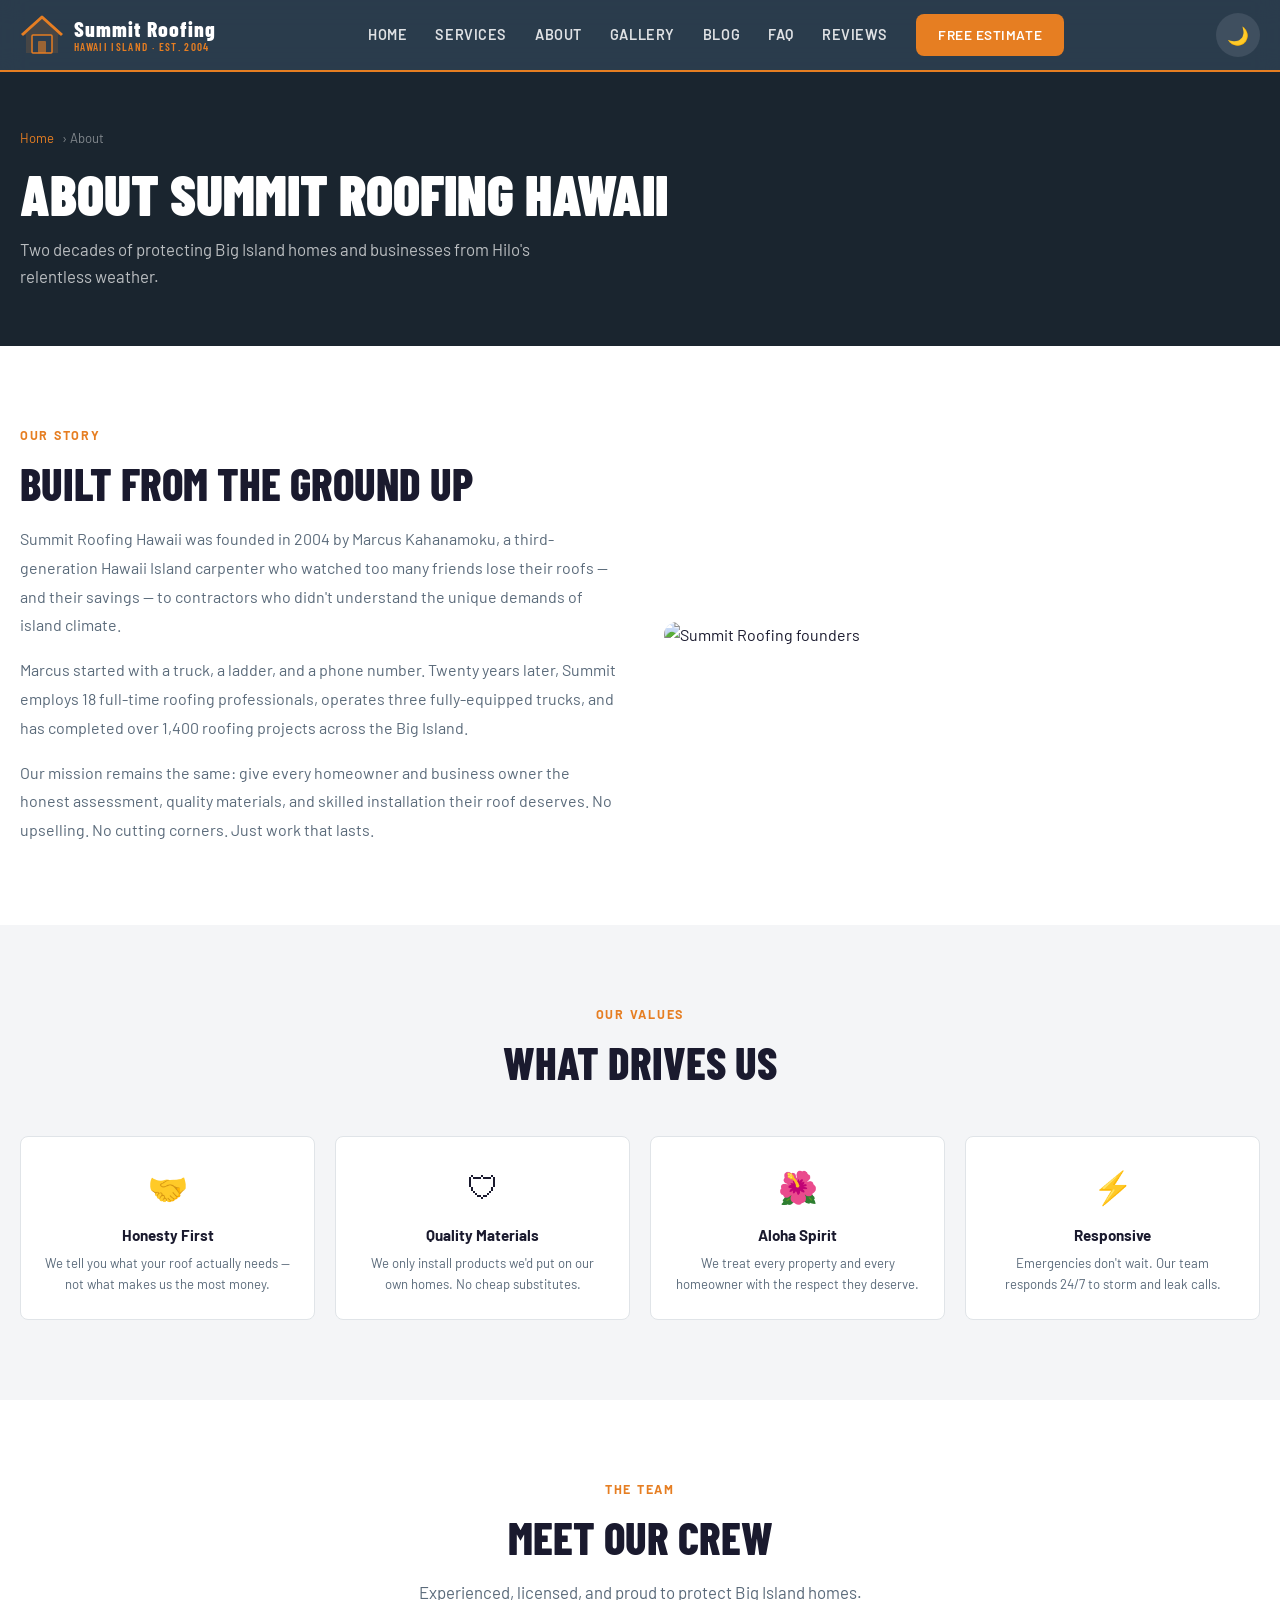
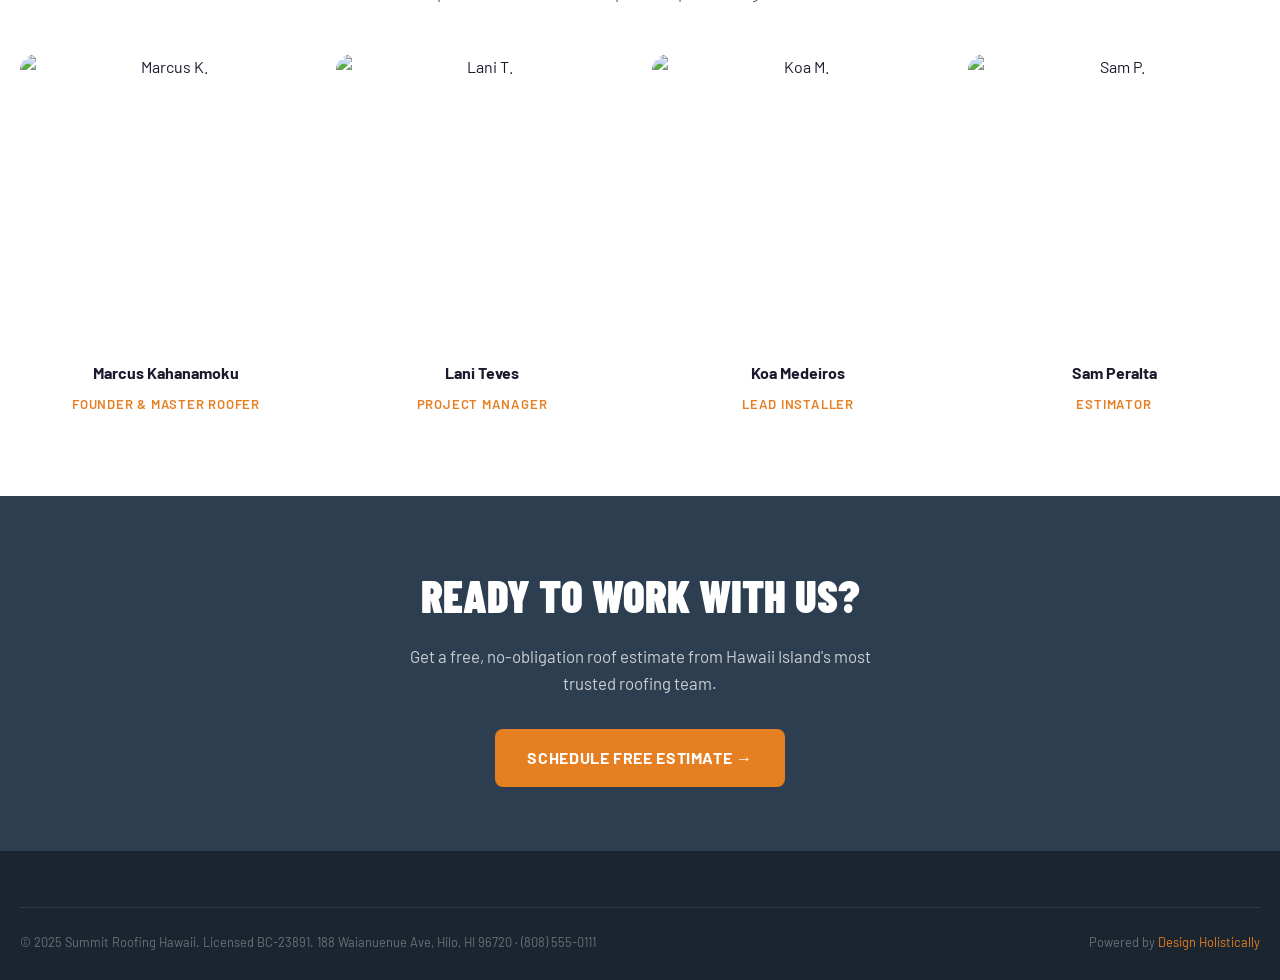
==== about.html @ 127077d2 "Initial commit: Summit Roofing Hawaii — Hawaii sample site (Hilo, Hawaii Island)" ====
<!DOCTYPE html>
<html lang="en" data-theme="light">
<head>
<meta charset="UTF-8"/><meta name="viewport" content="width=device-width,initial-scale=1.0"/>
<title>About Us — Summit Roofing Hawaii</title>
<link rel="stylesheet" href="css/style.css"/>
</head>
<body>
<header class="site-header">
  <div class="header-inner">
    <a href="index.html" class="logo-wrap">
      <svg viewBox="0 0 44 44" fill="none" width="44" height="44"><polygon points="22,4 42,22 38,22 38,40 6,40 6,22 2,22" fill="#E67E22" opacity="0.15"/><polyline points="2,22 22,4 42,22" stroke="#E67E22" stroke-width="3" stroke-linejoin="round" fill="none"/><rect x="12" y="22" width="20" height="18" rx="1" fill="#2C3E50" stroke="#E67E22" stroke-width="1.5"/><rect x="18" y="28" width="8" height="12" rx="1" fill="#E67E22" opacity="0.6"/></svg>
      <div class="logo-text">Summit Roofing<span>Hawaii Island · Est. 2004</span></div>
    </a>
    <nav class="nav-links">
      <a href="index.html">Home</a><a href="services.html">Services</a><a href="about.html">About</a><a href="gallery.html">Gallery</a><a href="blog.html">Blog</a><a href="faq.html">FAQ</a><a href="reviews.html">Reviews</a>
      <a href="booking.html" class="btn-nav">Free Estimate</a>
    </nav>
    <div class="header-actions">
      <button class="dark-toggle" id="darkToggle">🌙</button>
      <button class="hamburger" id="hamburger"><span></span><span></span><span></span></button>
    </div>
  </div>
</header>
<nav class="mobile-nav" id="mobileNav">
  <a href="index.html">Home</a><a href="services.html">Services</a><a href="about.html">About</a><a href="gallery.html">Gallery</a><a href="blog.html">Blog</a><a href="faq.html">FAQ</a><a href="reviews.html">Reviews</a><a href="booking.html">Free Estimate</a>
</nav>

<div class="page-hero">
  <div class="page-hero-inner">
    <div class="breadcrumb"><a href="index.html">Home</a> › About</div>
    <h1>About Summit Roofing Hawaii</h1>
    <p>Two decades of protecting Big Island homes and businesses from Hilo's relentless weather.</p>
  </div>
</div>
<section>
  <div class="section-inner">
    <div class="about-grid">
      <div class="fade-up">
        <span class="section-label">Our Story</span>
        <h2 class="section-title">Built from the Ground Up</h2>
        <p style="color:var(--text-muted);line-height:1.8;margin-bottom:16px;">Summit Roofing Hawaii was founded in 2004 by Marcus Kahanamoku, a third-generation Hawaii Island carpenter who watched too many friends lose their roofs — and their savings — to contractors who didn't understand the unique demands of island climate.</p>
        <p style="color:var(--text-muted);line-height:1.8;margin-bottom:16px;">Marcus started with a truck, a ladder, and a phone number. Twenty years later, Summit employs 18 full-time roofing professionals, operates three fully-equipped trucks, and has completed over 1,400 roofing projects across the Big Island.</p>
        <p style="color:var(--text-muted);line-height:1.8;">Our mission remains the same: give every homeowner and business owner the honest assessment, quality materials, and skilled installation their roof deserves. No upselling. No cutting corners. Just work that lasts.</p>
      </div>
      <div class="fade-up"><img src="https://picsum.photos/580/440?random=1107" alt="Summit Roofing founders" style="border-radius:var(--radius-lg);width:100%;object-fit:cover;" /></div>
    </div>
  </div>
</section>
<section class="bg-alt">
  <div class="section-inner">
    <div class="section-center fade-up">
      <span class="section-label">Our Values</span>
      <h2 class="section-title">What Drives Us</h2>
    </div>
    <div class="values-grid">
      <div class="value-card fade-up"><div class="value-icon">🤝</div><h4>Honesty First</h4><p>We tell you what your roof actually needs — not what makes us the most money.</p></div>
      <div class="value-card fade-up"><div class="value-icon">🛡</div><h4>Quality Materials</h4><p>We only install products we'd put on our own homes. No cheap substitutes.</p></div>
      <div class="value-card fade-up"><div class="value-icon">🌺</div><h4>Aloha Spirit</h4><p>We treat every property and every homeowner with the respect they deserve.</p></div>
      <div class="value-card fade-up"><div class="value-icon">⚡</div><h4>Responsive</h4><p>Emergencies don't wait. Our team responds 24/7 to storm and leak calls.</p></div>
    </div>
  </div>
</section>
<section>
  <div class="section-inner">
    <div class="section-center fade-up">
      <span class="section-label">The Team</span>
      <h2 class="section-title">Meet Our Crew</h2>
      <p class="section-sub">Experienced, licensed, and proud to protect Big Island homes.</p>
    </div>
    <div class="team-grid">
      <div class="team-card fade-up"><img src="https://picsum.photos/280/280?random=1108" alt="Marcus K." /><h4>Marcus Kahanamoku</h4><span>Founder & Master Roofer</span></div>
      <div class="team-card fade-up"><img src="https://picsum.photos/280/280?random=1109" alt="Lani T." /><h4>Lani Teves</h4><span>Project Manager</span></div>
      <div class="team-card fade-up"><img src="https://picsum.photos/280/280?random=1110" alt="Koa M." /><h4>Koa Medeiros</h4><span>Lead Installer</span></div>
      <div class="team-card fade-up"><img src="https://picsum.photos/280/280?random=1111" alt="Sam P." /><h4>Sam Peralta</h4><span>Estimator</span></div>
    </div>
  </div>
</section>
<div class="cta-band">
  <h2>Ready to Work With Us?</h2>
  <p>Get a free, no-obligation roof estimate from Hawaii Island's most trusted roofing team.</p>
  <a href="booking.html" class="btn-primary">Schedule Free Estimate →</a>
</div>
<footer class="site-footer">
  <div class="footer-inner">
    <div class="footer-bottom">
      <span>© 2025 Summit Roofing Hawaii. Licensed BC-23891. 188 Waianuenue Ave, Hilo, HI 96720 · (808) 555-0111</span>
      <span>Powered by <a href="https://designholistically.com" target="_blank">Design Holistically</a></span>
    </div>
  </div>
</footer>
<button class="back-top" id="backTop">↑</button>
<script src="js/main.js"></script>
</body>
</html>
---- css/style.css ----
@import url('https://fonts.googleapis.com/css2?family=Barlow:wght@400;500;600;700;800;900&family=Barlow+Condensed:wght@600;700;800;900&display=swap');

:root {
  --primary: #2C3E50;
  --primary-light: #3d5166;
  --primary-dark: #1a252f;
  --accent: #E67E22;
  --accent-light: #f39c12;
  --accent-dark: #ca6f1e;
  --bg: #ffffff;
  --bg-secondary: #f4f5f7;
  --bg-card: #ffffff;
  --text: #1a1a2e;
  --text-muted: #5a6a7a;
  --text-light: #8a9aaa;
  --border: #e0e4e8;
  --shadow: 0 4px 24px rgba(44,62,80,0.10);
  --shadow-lg: 0 12px 48px rgba(44,62,80,0.16);
  --radius: 8px;
  --radius-lg: 16px;
  --header-h: 72px;
  --transition: 0.3s cubic-bezier(0.4,0,0.2,1);
}
[data-theme="dark"] {
  --bg: #111820;
  --bg-secondary: #1a2535;
  --bg-card: #1e2d40;
  --text: #edf0f3;
  --text-muted: #8fa3b5;
  --text-light: #607a8f;
  --border: #2c3e50;
  --shadow: 0 4px 24px rgba(0,0,0,0.4);
  --shadow-lg: 0 12px 48px rgba(0,0,0,0.5);
}
*, *::before, *::after { box-sizing: border-box; margin: 0; padding: 0; }
html { scroll-behavior: smooth; font-size: 16px; }
body { font-family: 'Barlow', sans-serif; background: var(--bg); color: var(--text); line-height: 1.6; transition: background var(--transition), color var(--transition); }
img { max-width: 100%; display: block; }
a { color: inherit; text-decoration: none; }
button { cursor: pointer; border: none; background: none; font-family: inherit; }

/* HEADER */
.site-header { position: fixed; top: 0; left: 0; right: 0; z-index: 1000; height: var(--header-h); backdrop-filter: blur(12px); -webkit-backdrop-filter: blur(12px); background: rgba(44,62,80,0.92); border-bottom: 2px solid var(--accent); display: flex; align-items: center; }
.header-inner { max-width: 1280px; margin: 0 auto; padding: 0 20px; width: 100%; display: flex; align-items: center; justify-content: space-between; }
.logo-wrap { display: flex; align-items: center; gap: 10px; }
.logo-wrap svg { width: 44px; height: 44px; }
.logo-text { font-family: 'Barlow Condensed', sans-serif; font-size: 1.35rem; font-weight: 800; color: #fff; letter-spacing: 0.05em; line-height: 1.1; }
.logo-text span { color: var(--accent); display: block; font-size: 0.7rem; font-weight: 600; letter-spacing: 0.12em; text-transform: uppercase; }
.nav-links { display: none; gap: 28px; align-items: center; }
.nav-links a { color: rgba(255,255,255,0.85); font-weight: 600; font-size: 0.9rem; letter-spacing: 0.04em; text-transform: uppercase; transition: color var(--transition); }
.nav-links a:hover { color: var(--accent); }
.nav-links .btn-nav { background: var(--accent); color: #fff; padding: 10px 22px; border-radius: var(--radius); font-size: 0.85rem; }
.nav-links .btn-nav:hover { background: var(--accent-dark); color: #fff; }
.header-actions { display: flex; align-items: center; gap: 12px; }
.dark-toggle { width: 44px; height: 44px; border-radius: 50%; background: rgba(255,255,255,0.1); color: #fff; display: flex; align-items: center; justify-content: center; transition: background var(--transition); font-size: 1.1rem; }
.dark-toggle:hover { background: var(--accent); }
.hamburger { width: 44px; height: 44px; display: flex; flex-direction: column; align-items: center; justify-content: center; gap: 5px; background: rgba(255,255,255,0.1); border-radius: var(--radius); }
.hamburger span { display: block; width: 22px; height: 2px; background: #fff; border-radius: 2px; transition: all var(--transition); }
.hamburger.active span:nth-child(1) { transform: rotate(45deg) translate(5px, 5px); }
.hamburger.active span:nth-child(2) { opacity: 0; }
.hamburger.active span:nth-child(3) { transform: rotate(-45deg) translate(5px, -5px); }
@media(min-width:768px){ .nav-links { display: flex; } .hamburger { display: none; } }

/* MOBILE NAV */
.mobile-nav { position: fixed; top: var(--header-h); left: 0; right: 0; bottom: 0; background: var(--primary-dark); z-index: 999; transform: translateX(100%); transition: transform var(--transition); padding: 32px 24px; display: flex; flex-direction: column; gap: 8px; overflow-y: auto; }
.mobile-nav.open { transform: translateX(0); }
.mobile-nav a { color: #fff; font-size: 1.25rem; font-weight: 700; padding: 14px 0; border-bottom: 1px solid rgba(255,255,255,0.1); letter-spacing: 0.04em; }
.mobile-nav a:last-child { border: none; }

/* HERO */
.hero { min-height: 100vh; display: flex; align-items: center; position: relative; overflow: hidden; padding-top: var(--header-h); background: var(--primary-dark); }
.hero-bg { position: absolute; inset: 0; }
.hero-bg img { width: 100%; height: 100%; object-fit: cover; opacity: 0.3; }
.hero-overlay { position: absolute; inset: 0; background: linear-gradient(135deg, rgba(44,62,80,0.95) 0%, rgba(44,62,80,0.7) 60%, rgba(230,126,34,0.2) 100%); }
.hero-content { position: relative; z-index: 1; max-width: 1280px; margin: 0 auto; padding: 80px 20px; }
.hero-badge { display: inline-flex; align-items: center; gap: 8px; background: var(--accent); color: #fff; padding: 6px 16px; border-radius: 999px; font-size: 0.78rem; font-weight: 700; letter-spacing: 0.1em; text-transform: uppercase; margin-bottom: 24px; }
.hero h1 { font-family: 'Barlow Condensed', sans-serif; font-size: clamp(2.8rem, 8vw, 5.5rem); font-weight: 900; color: #fff; line-height: 1; letter-spacing: -0.01em; margin-bottom: 20px; text-transform: uppercase; }
.hero h1 em { color: var(--accent); font-style: normal; }
.hero p { font-size: clamp(1rem, 2.5vw, 1.2rem); color: rgba(255,255,255,0.8); max-width: 560px; margin-bottom: 36px; }
.hero-cta { display: flex; flex-wrap: wrap; gap: 14px; }
.btn-primary { display: inline-flex; align-items: center; gap: 8px; background: var(--accent); color: #fff; padding: 16px 32px; border-radius: var(--radius); font-weight: 700; font-size: 1rem; letter-spacing: 0.04em; transition: all var(--transition); text-transform: uppercase; }
.btn-primary:hover { background: var(--accent-dark); transform: translateY(-2px); box-shadow: 0 8px 24px rgba(230,126,34,0.4); }
.btn-secondary { display: inline-flex; align-items: center; gap: 8px; background: transparent; color: #fff; padding: 15px 32px; border-radius: var(--radius); font-weight: 700; font-size: 1rem; border: 2px solid rgba(255,255,255,0.4); letter-spacing: 0.04em; transition: all var(--transition); text-transform: uppercase; }
.btn-secondary:hover { border-color: #fff; background: rgba(255,255,255,0.1); }
.hero-stats { display: flex; flex-wrap: wrap; gap: 32px; margin-top: 56px; padding-top: 40px; border-top: 1px solid rgba(255,255,255,0.15); }
.stat { }
.stat-num { font-family: 'Barlow Condensed', sans-serif; font-size: 2.2rem; font-weight: 900; color: var(--accent); line-height: 1; }
.stat-label { font-size: 0.78rem; color: rgba(255,255,255,0.6); text-transform: uppercase; letter-spacing: 0.08em; margin-top: 4px; }

/* SECTIONS */
section { padding: 80px 20px; }
.section-inner { max-width: 1280px; margin: 0 auto; }
.section-label { font-size: 0.78rem; font-weight: 700; color: var(--accent); letter-spacing: 0.14em; text-transform: uppercase; margin-bottom: 12px; display: block; }
.section-title { font-family: 'Barlow Condensed', sans-serif; font-size: clamp(1.8rem, 4vw, 2.8rem); font-weight: 800; color: var(--text); line-height: 1.15; margin-bottom: 16px; text-transform: uppercase; }
.section-sub { color: var(--text-muted); font-size: 1.05rem; max-width: 560px; margin-bottom: 48px; }
.section-center { text-align: center; }
.section-center .section-sub { margin-left: auto; margin-right: auto; }

/* SERVICES GRID */
.services-grid { display: grid; grid-template-columns: 1fr; gap: 24px; }
@media(min-width:600px){ .services-grid { grid-template-columns: 1fr 1fr; } }
@media(min-width:1024px){ .services-grid { grid-template-columns: repeat(3, 1fr); } }
.service-card { background: var(--bg-card); border: 1px solid var(--border); border-radius: var(--radius-lg); padding: 32px; transition: all var(--transition); position: relative; overflow: hidden; }
.service-card::before { content: ''; position: absolute; top: 0; left: 0; right: 0; height: 4px; background: var(--accent); transform: scaleX(0); transition: transform var(--transition); transform-origin: left; }
.service-card:hover::before { transform: scaleX(1); }
.service-card:hover { transform: translateY(-4px); box-shadow: var(--shadow-lg); }
.service-icon { width: 56px; height: 56px; background: linear-gradient(135deg, var(--accent), var(--accent-dark)); border-radius: var(--radius); display: flex; align-items: center; justify-content: center; margin-bottom: 20px; color: #fff; font-size: 1.5rem; }
.service-card h3 { font-family: 'Barlow Condensed', sans-serif; font-size: 1.35rem; font-weight: 800; margin-bottom: 10px; text-transform: uppercase; }
.service-card p { color: var(--text-muted); font-size: 0.92rem; line-height: 1.65; }
.service-price { margin-top: 20px; padding-top: 16px; border-top: 1px solid var(--border); font-weight: 700; color: var(--accent); font-size: 0.95rem; }

/* TESTIMONIALS */
.testimonials-grid { display: grid; grid-template-columns: 1fr; gap: 24px; }
@media(min-width:768px){ .testimonials-grid { grid-template-columns: repeat(3, 1fr); } }
.testimonial-card { background: var(--bg-card); border: 1px solid var(--border); border-radius: var(--radius-lg); padding: 28px; }
.stars { color: var(--accent); font-size: 1rem; margin-bottom: 14px; letter-spacing: 2px; }
.testimonial-card blockquote { color: var(--text-muted); font-size: 0.95rem; line-height: 1.7; margin-bottom: 20px; font-style: italic; }
.reviewer { display: flex; align-items: center; gap: 12px; }
.reviewer img { width: 44px; height: 44px; border-radius: 50%; object-fit: cover; }
.reviewer-name { font-weight: 700; font-size: 0.9rem; }
.reviewer-loc { font-size: 0.78rem; color: var(--text-muted); }

/* CTA BAND */
.cta-band { background: var(--primary); padding: 64px 20px; text-align: center; }
.cta-band h2 { font-family: 'Barlow Condensed', sans-serif; font-size: clamp(1.8rem, 4vw, 2.8rem); font-weight: 900; color: #fff; text-transform: uppercase; margin-bottom: 12px; }
.cta-band p { color: rgba(255,255,255,0.75); font-size: 1.05rem; margin-bottom: 32px; max-width: 480px; margin-left: auto; margin-right: auto; }

/* TEAM */
.team-grid { display: grid; grid-template-columns: 1fr 1fr; gap: 24px; }
@media(min-width:768px){ .team-grid { grid-template-columns: repeat(4, 1fr); } }
.team-card { text-align: center; }
.team-card img { width: 100%; aspect-ratio: 1; object-fit: cover; border-radius: var(--radius-lg); margin-bottom: 14px; }
.team-card h4 { font-weight: 700; font-size: 1rem; margin-bottom: 4px; }
.team-card span { font-size: 0.82rem; color: var(--accent); font-weight: 600; text-transform: uppercase; letter-spacing: 0.06em; }

/* GALLERY */
.gallery-grid { display: grid; grid-template-columns: repeat(2, 1fr); gap: 12px; }
@media(min-width:600px){ .gallery-grid { grid-template-columns: repeat(3, 1fr); } }
@media(min-width:1024px){ .gallery-grid { grid-template-columns: repeat(4, 1fr); } }
.gallery-item { position: relative; overflow: hidden; border-radius: var(--radius); aspect-ratio: 4/3; }
.gallery-item img { width: 100%; height: 100%; object-fit: cover; transition: transform 0.4s ease; }
.gallery-item:hover img { transform: scale(1.07); }

/* BLOG */
.blog-grid { display: grid; grid-template-columns: 1fr; gap: 28px; }
@media(min-width:600px){ .blog-grid { grid-template-columns: 1fr 1fr; } }
@media(min-width:1024px){ .blog-grid { grid-template-columns: repeat(3, 1fr); } }
.blog-card { background: var(--bg-card); border: 1px solid var(--border); border-radius: var(--radius-lg); overflow: hidden; transition: all var(--transition); }
.blog-card:hover { transform: translateY(-4px); box-shadow: var(--shadow-lg); }
.blog-card img { width: 100%; height: 200px; object-fit: cover; }
.blog-card-body { padding: 24px; }
.blog-tag { display: inline-block; background: var(--accent); color: #fff; font-size: 0.72rem; font-weight: 700; padding: 3px 10px; border-radius: 999px; text-transform: uppercase; letter-spacing: 0.08em; margin-bottom: 10px; }
.blog-card h3 { font-family: 'Barlow Condensed', sans-serif; font-size: 1.2rem; font-weight: 800; line-height: 1.3; margin-bottom: 8px; text-transform: uppercase; }
.blog-card p { color: var(--text-muted); font-size: 0.88rem; line-height: 1.6; }
.blog-card-meta { margin-top: 16px; display: flex; align-items: center; gap: 12px; font-size: 0.78rem; color: var(--text-light); }

/* BOOKING FORM */
.booking-wrap { max-width: 720px; margin: 0 auto; background: var(--bg-card); border: 1px solid var(--border); border-radius: var(--radius-lg); padding: 40px; }
.step-indicator { display: flex; gap: 8px; margin-bottom: 40px; }
.step { flex: 1; height: 4px; background: var(--border); border-radius: 2px; transition: background var(--transition); }
.step.active { background: var(--accent); }
.step.done { background: var(--primary); }
.form-step { display: none; }
.form-step.active { display: block; }
.form-step h3 { font-family: 'Barlow Condensed', sans-serif; font-size: 1.5rem; font-weight: 800; margin-bottom: 24px; text-transform: uppercase; }
.form-group { margin-bottom: 20px; }
.form-group label { display: block; font-weight: 600; font-size: 0.88rem; margin-bottom: 6px; color: var(--text); }
.form-group input, .form-group select, .form-group textarea { width: 100%; padding: 12px 16px; border: 2px solid var(--border); border-radius: var(--radius); background: var(--bg); color: var(--text); font-family: inherit; font-size: 1rem; transition: border-color var(--transition); }
.form-group input:focus, .form-group select:focus, .form-group textarea:focus { outline: none; border-color: var(--accent); }
.form-group textarea { resize: vertical; min-height: 100px; }
.service-option { display: flex; align-items: center; gap: 14px; padding: 16px; border: 2px solid var(--border); border-radius: var(--radius); margin-bottom: 10px; cursor: pointer; transition: all var(--transition); }
.service-option:hover, .service-option.selected { border-color: var(--accent); background: rgba(230,126,34,0.06); }
.service-option input { width: auto; }
.form-nav { display: flex; justify-content: space-between; align-items: center; margin-top: 28px; }
.btn-outline { background: transparent; border: 2px solid var(--border); color: var(--text); padding: 12px 28px; border-radius: var(--radius); font-weight: 700; font-size: 0.9rem; transition: all var(--transition); }
.btn-outline:hover { border-color: var(--accent); color: var(--accent); }
.confirmation { text-align: center; padding: 40px 0; }
.confirmation .check { width: 72px; height: 72px; background: #27ae60; border-radius: 50%; display: flex; align-items: center; justify-content: center; margin: 0 auto 24px; font-size: 2rem; color: #fff; }

/* FAQ */
.faq-list { max-width: 800px; margin: 0 auto; }
.faq-item { border-bottom: 1px solid var(--border); }
.faq-q { width: 100%; text-align: left; padding: 22px 0; display: flex; justify-content: space-between; align-items: center; font-weight: 700; font-size: 1rem; color: var(--text); gap: 16px; background: none; }
.faq-q .icon { width: 28px; height: 28px; min-width: 28px; border-radius: 50%; background: var(--accent); color: #fff; display: flex; align-items: center; justify-content: center; font-size: 1.1rem; transition: transform var(--transition); }
.faq-item.open .faq-q .icon { transform: rotate(45deg); }
.faq-a { display: none; padding: 0 0 20px; color: var(--text-muted); line-height: 1.7; font-size: 0.95rem; }
.faq-item.open .faq-a { display: block; }

/* REVIEWS */
.reviews-grid { display: grid; grid-template-columns: 1fr; gap: 20px; }
@media(min-width:600px){ .reviews-grid { grid-template-columns: 1fr 1fr; } }
@media(min-width:1024px){ .reviews-grid { grid-template-columns: repeat(4, 1fr); } }
.review-card { background: var(--bg-card); border: 1px solid var(--border); border-radius: var(--radius-lg); padding: 24px; }
.review-top { display: flex; align-items: center; gap: 12px; margin-bottom: 14px; }
.review-top img { width: 48px; height: 48px; border-radius: 50%; object-fit: cover; flex-shrink: 0; }
.review-name { font-weight: 700; font-size: 0.9rem; }
.review-date { font-size: 0.75rem; color: var(--text-light); }
.review-body { color: var(--text-muted); font-size: 0.88rem; line-height: 1.65; }

/* ADMIN */
.admin-login { min-height: 100vh; display: flex; align-items: center; justify-content: center; background: var(--primary-dark); padding: 20px; }
.login-card { background: var(--bg-card); border-radius: var(--radius-lg); padding: 48px; max-width: 420px; width: 100%; box-shadow: var(--shadow-lg); }
.login-card h2 { font-family: 'Barlow Condensed', sans-serif; font-size: 1.8rem; font-weight: 800; text-transform: uppercase; margin-bottom: 8px; }
.login-card p { color: var(--text-muted); margin-bottom: 32px; font-size: 0.9rem; }
.admin-dash { display: none; }
.admin-dash.visible { display: block; }
.dash-header { background: var(--primary); padding: 16px 24px; display: flex; align-items: center; justify-content: space-between; }
.dash-header h1 { font-family: 'Barlow Condensed', sans-serif; font-size: 1.4rem; font-weight: 800; color: #fff; text-transform: uppercase; }
.dash-stats { display: grid; grid-template-columns: repeat(2, 1fr); gap: 16px; padding: 24px; }
@media(min-width:600px){ .dash-stats { grid-template-columns: repeat(4, 1fr); } }
.dash-stat { background: var(--bg-card); border: 1px solid var(--border); border-radius: var(--radius); padding: 20px; text-align: center; }
.dash-stat .num { font-family: 'Barlow Condensed', sans-serif; font-size: 2rem; font-weight: 800; color: var(--accent); }
.dash-stat .lbl { font-size: 0.78rem; color: var(--text-muted); text-transform: uppercase; letter-spacing: 0.06em; }
.dash-section { padding: 0 24px 24px; }
.dash-section h3 { font-family: 'Barlow Condensed', sans-serif; font-size: 1.2rem; font-weight: 800; text-transform: uppercase; margin-bottom: 14px; border-bottom: 2px solid var(--accent); padding-bottom: 8px; }
.data-table { width: 100%; border-collapse: collapse; font-size: 0.88rem; }
.data-table th { background: var(--bg-secondary); padding: 10px 14px; text-align: left; font-weight: 700; color: var(--text-muted); font-size: 0.78rem; text-transform: uppercase; letter-spacing: 0.06em; }
.data-table td { padding: 12px 14px; border-bottom: 1px solid var(--border); vertical-align: middle; }
.badge { display: inline-block; padding: 3px 10px; border-radius: 999px; font-size: 0.72rem; font-weight: 700; }
.badge-green { background: #d5f5e3; color: #1e8449; }
.badge-yellow { background: #fef9e7; color: #b7950b; }
.badge-blue { background: #d6eaf8; color: #1a5276; }

/* BLOG POST */
.post-hero { padding-top: var(--header-h); background: var(--primary-dark); }
.post-hero-inner { max-width: 800px; margin: 0 auto; padding: 60px 20px; }
.post-hero h1 { font-family: 'Barlow Condensed', sans-serif; font-size: clamp(2rem, 5vw, 3rem); font-weight: 900; color: #fff; text-transform: uppercase; line-height: 1.1; }
.post-meta { display: flex; gap: 16px; flex-wrap: wrap; margin-top: 16px; font-size: 0.82rem; color: rgba(255,255,255,0.6); }
.post-content { max-width: 800px; margin: 0 auto; padding: 48px 20px; }
.post-content h2 { font-family: 'Barlow Condensed', sans-serif; font-size: 1.6rem; font-weight: 800; text-transform: uppercase; margin: 36px 0 14px; color: var(--primary); }
[data-theme="dark"] .post-content h2 { color: var(--accent); }
.post-content p { color: var(--text-muted); line-height: 1.8; margin-bottom: 16px; }
.post-content ul { padding-left: 24px; margin-bottom: 16px; color: var(--text-muted); line-height: 1.8; }

/* ABOUT */
.about-grid { display: grid; grid-template-columns: 1fr; gap: 48px; align-items: center; }
@media(min-width:768px){ .about-grid { grid-template-columns: 1fr 1fr; } }
.values-grid { display: grid; grid-template-columns: 1fr 1fr; gap: 20px; margin-top: 48px; }
@media(min-width:768px){ .values-grid { grid-template-columns: repeat(4, 1fr); } }
.value-card { background: var(--bg-card); border: 1px solid var(--border); border-radius: var(--radius); padding: 24px; text-align: center; }
.value-icon { font-size: 2rem; margin-bottom: 10px; }
.value-card h4 { font-weight: 700; font-size: 0.95rem; margin-bottom: 6px; }
.value-card p { font-size: 0.82rem; color: var(--text-muted); }

/* FOOTER */
.site-footer { background: var(--primary-dark); color: rgba(255,255,255,0.75); padding: 56px 20px 28px; }
.footer-inner { max-width: 1280px; margin: 0 auto; }
.footer-grid { display: grid; grid-template-columns: 1fr; gap: 36px; margin-bottom: 48px; }
@media(min-width:768px){ .footer-grid { grid-template-columns: 2fr 1fr 1fr 1fr; } }
.footer-brand p { font-size: 0.88rem; line-height: 1.7; margin-top: 12px; color: rgba(255,255,255,0.5); }
.footer-col h4 { color: #fff; font-weight: 700; font-size: 0.85rem; text-transform: uppercase; letter-spacing: 0.08em; margin-bottom: 16px; }
.footer-col a { display: block; color: rgba(255,255,255,0.55); font-size: 0.88rem; margin-bottom: 10px; transition: color var(--transition); }
.footer-col a:hover { color: var(--accent); }
.footer-bottom { border-top: 1px solid rgba(255,255,255,0.1); padding-top: 24px; display: flex; flex-wrap: wrap; gap: 12px; justify-content: space-between; font-size: 0.8rem; color: rgba(255,255,255,0.35); }
.footer-bottom a { color: var(--accent); }

/* BACK TO TOP */
.back-top { position: fixed; bottom: 28px; right: 24px; width: 48px; height: 48px; background: var(--accent); color: #fff; border-radius: 50%; display: flex; align-items: center; justify-content: center; font-size: 1.2rem; z-index: 900; opacity: 0; pointer-events: none; transition: all var(--transition); box-shadow: 0 4px 14px rgba(230,126,34,0.4); }
.back-top.show { opacity: 1; pointer-events: auto; }
.back-top:hover { background: var(--accent-dark); transform: translateY(-3px); }

/* ANIMATE */
.fade-up { opacity: 0; transform: translateY(30px); transition: opacity 0.6s ease, transform 0.6s ease; }
.fade-up.visible { opacity: 1; transform: translateY(0); }

/* PAGE HERO */
.page-hero { padding: calc(var(--header-h) + 56px) 20px 56px; background: var(--primary-dark); }
.page-hero-inner { max-width: 1280px; margin: 0 auto; }
.page-hero h1 { font-family: 'Barlow Condensed', sans-serif; font-size: clamp(2rem, 5vw, 3.5rem); font-weight: 900; color: #fff; text-transform: uppercase; line-height: 1.05; }
.page-hero p { color: rgba(255,255,255,0.7); font-size: 1.05rem; max-width: 560px; margin-top: 12px; }
.breadcrumb { display: flex; gap: 8px; align-items: center; font-size: 0.82rem; color: rgba(255,255,255,0.45); margin-bottom: 16px; }
.breadcrumb a { color: var(--accent); }

/* BG ALT */
.bg-alt { background: var(--bg-secondary); }
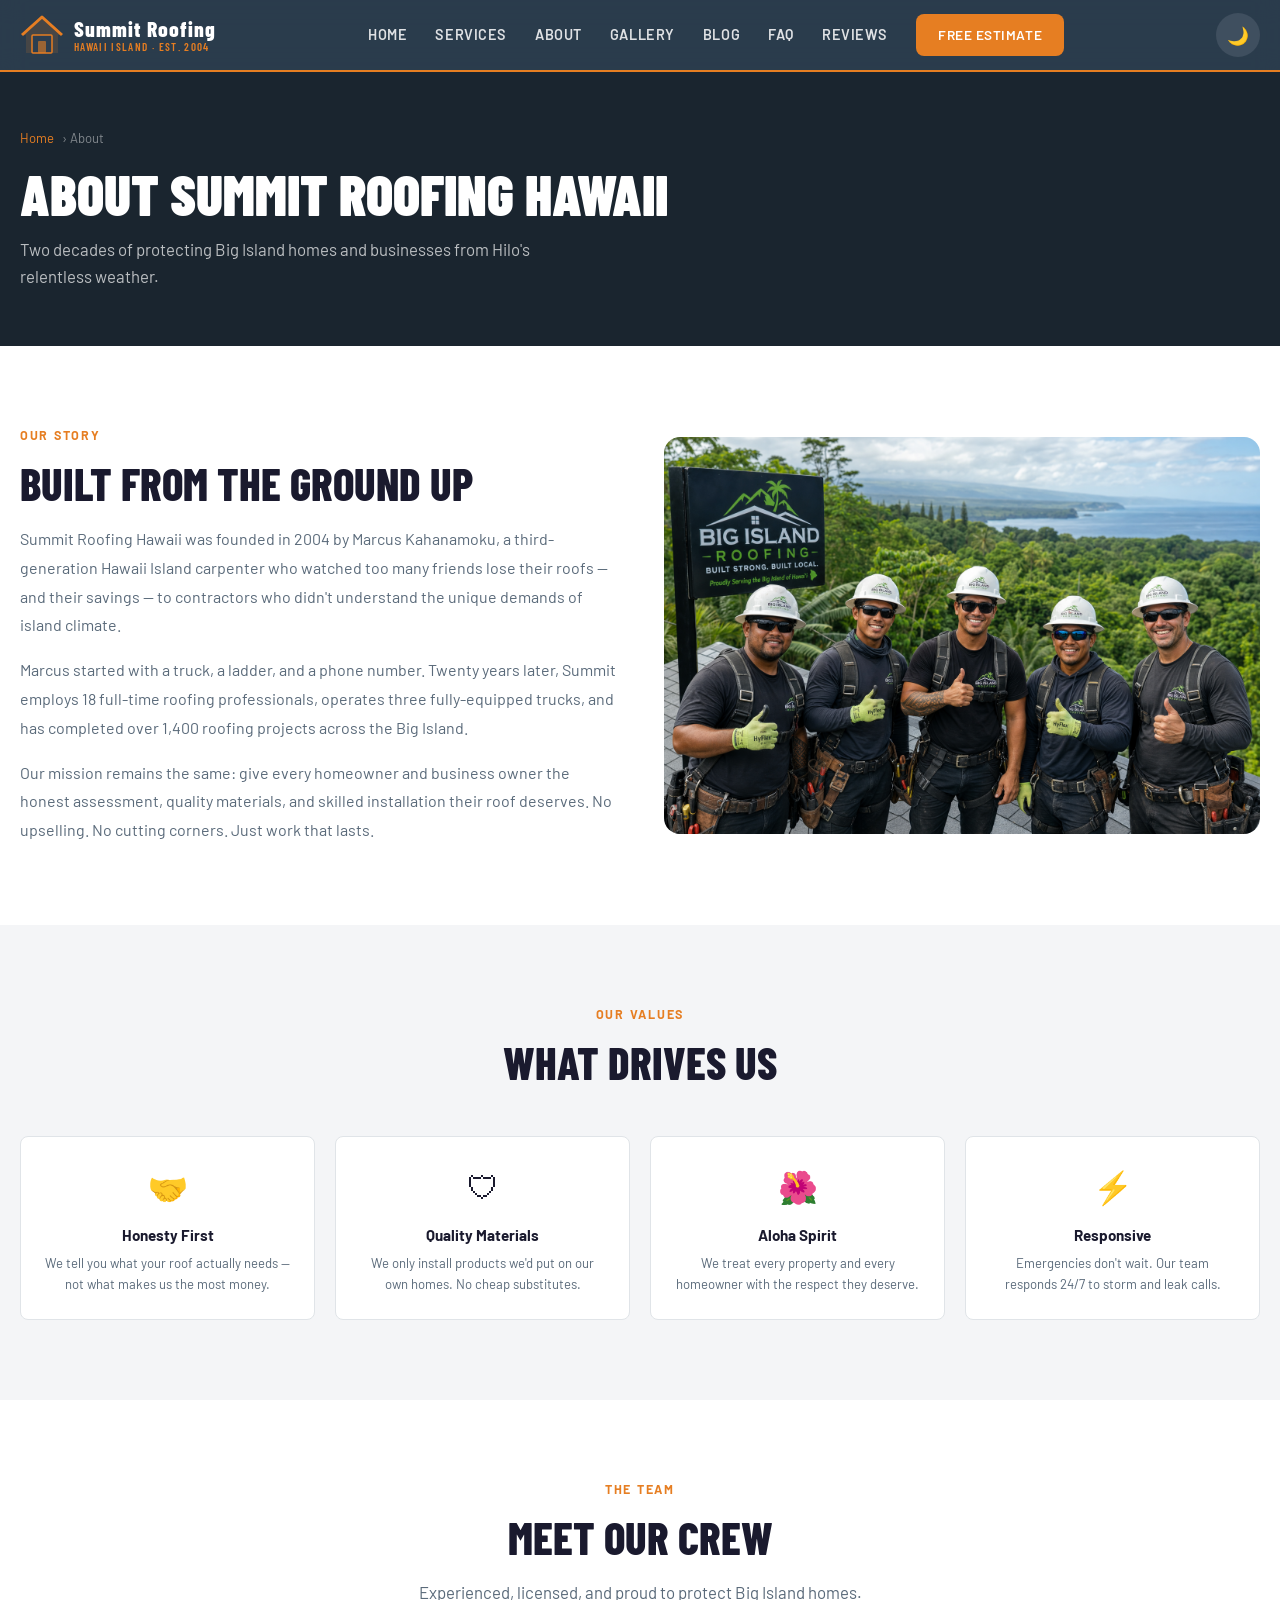
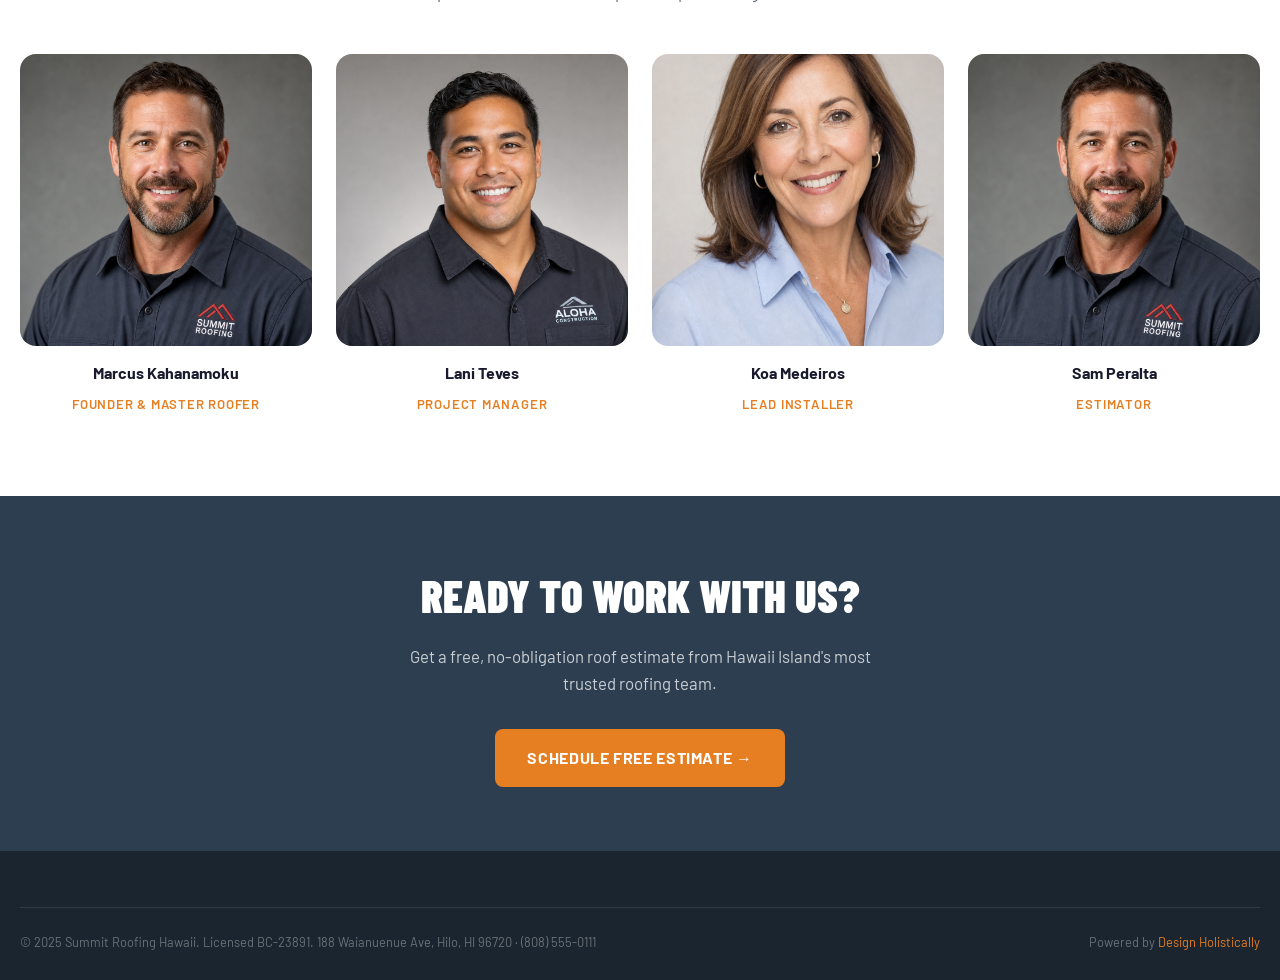
==== commit 4a1cafb6: "Initial commit: Summit Roofing Hawaii — Hawaii sample site (Hilo, Hawaii Island)" ====
--- a/about.html
+++ b/about.html
@@ -43,7 +43,7 @@
         <p style="color:var(--text-muted);line-height:1.8;margin-bottom:16px;">Marcus started with a truck, a ladder, and a phone number. Twenty years later, Summit employs 18 full-time roofing professionals, operates three fully-equipped trucks, and has completed over 1,400 roofing projects across the Big Island.</p>
         <p style="color:var(--text-muted);line-height:1.8;">Our mission remains the same: give every homeowner and business owner the honest assessment, quality materials, and skilled installation their roof deserves. No upselling. No cutting corners. Just work that lasts.</p>
       </div>
-      <div class="fade-up"><img src="https://picsum.photos/580/440?random=1107" alt="Summit Roofing founders" style="border-radius:var(--radius-lg);width:100%;object-fit:cover;" /></div>
+      <div class="fade-up"><img src="images/about.png" alt="Summit Roofing founders" style="border-radius:var(--radius-lg);width:100%;object-fit:cover;" /></div>
     </div>
   </div>
 </section>
@@ -69,10 +69,10 @@
       <p class="section-sub">Experienced, licensed, and proud to protect Big Island homes.</p>
     </div>
     <div class="team-grid">
-      <div class="team-card fade-up"><img src="https://picsum.photos/280/280?random=1108" alt="Marcus K." /><h4>Marcus Kahanamoku</h4><span>Founder & Master Roofer</span></div>
-      <div class="team-card fade-up"><img src="https://picsum.photos/280/280?random=1109" alt="Lani T." /><h4>Lani Teves</h4><span>Project Manager</span></div>
-      <div class="team-card fade-up"><img src="https://picsum.photos/280/280?random=1110" alt="Koa M." /><h4>Koa Medeiros</h4><span>Lead Installer</span></div>
-      <div class="team-card fade-up"><img src="https://picsum.photos/280/280?random=1111" alt="Sam P." /><h4>Sam Peralta</h4><span>Estimator</span></div>
+      <div class="team-card fade-up"><img src="images/avatar-1.png" alt="Marcus K." /><h4>Marcus Kahanamoku</h4><span>Founder & Master Roofer</span></div>
+      <div class="team-card fade-up"><img src="images/avatar-2.png" alt="Lani T." /><h4>Lani Teves</h4><span>Project Manager</span></div>
+      <div class="team-card fade-up"><img src="images/avatar-3.png" alt="Koa M." /><h4>Koa Medeiros</h4><span>Lead Installer</span></div>
+      <div class="team-card fade-up"><img src="images/avatar-1.png" alt="Sam P." /><h4>Sam Peralta</h4><span>Estimator</span></div>
     </div>
   </div>
 </section>
